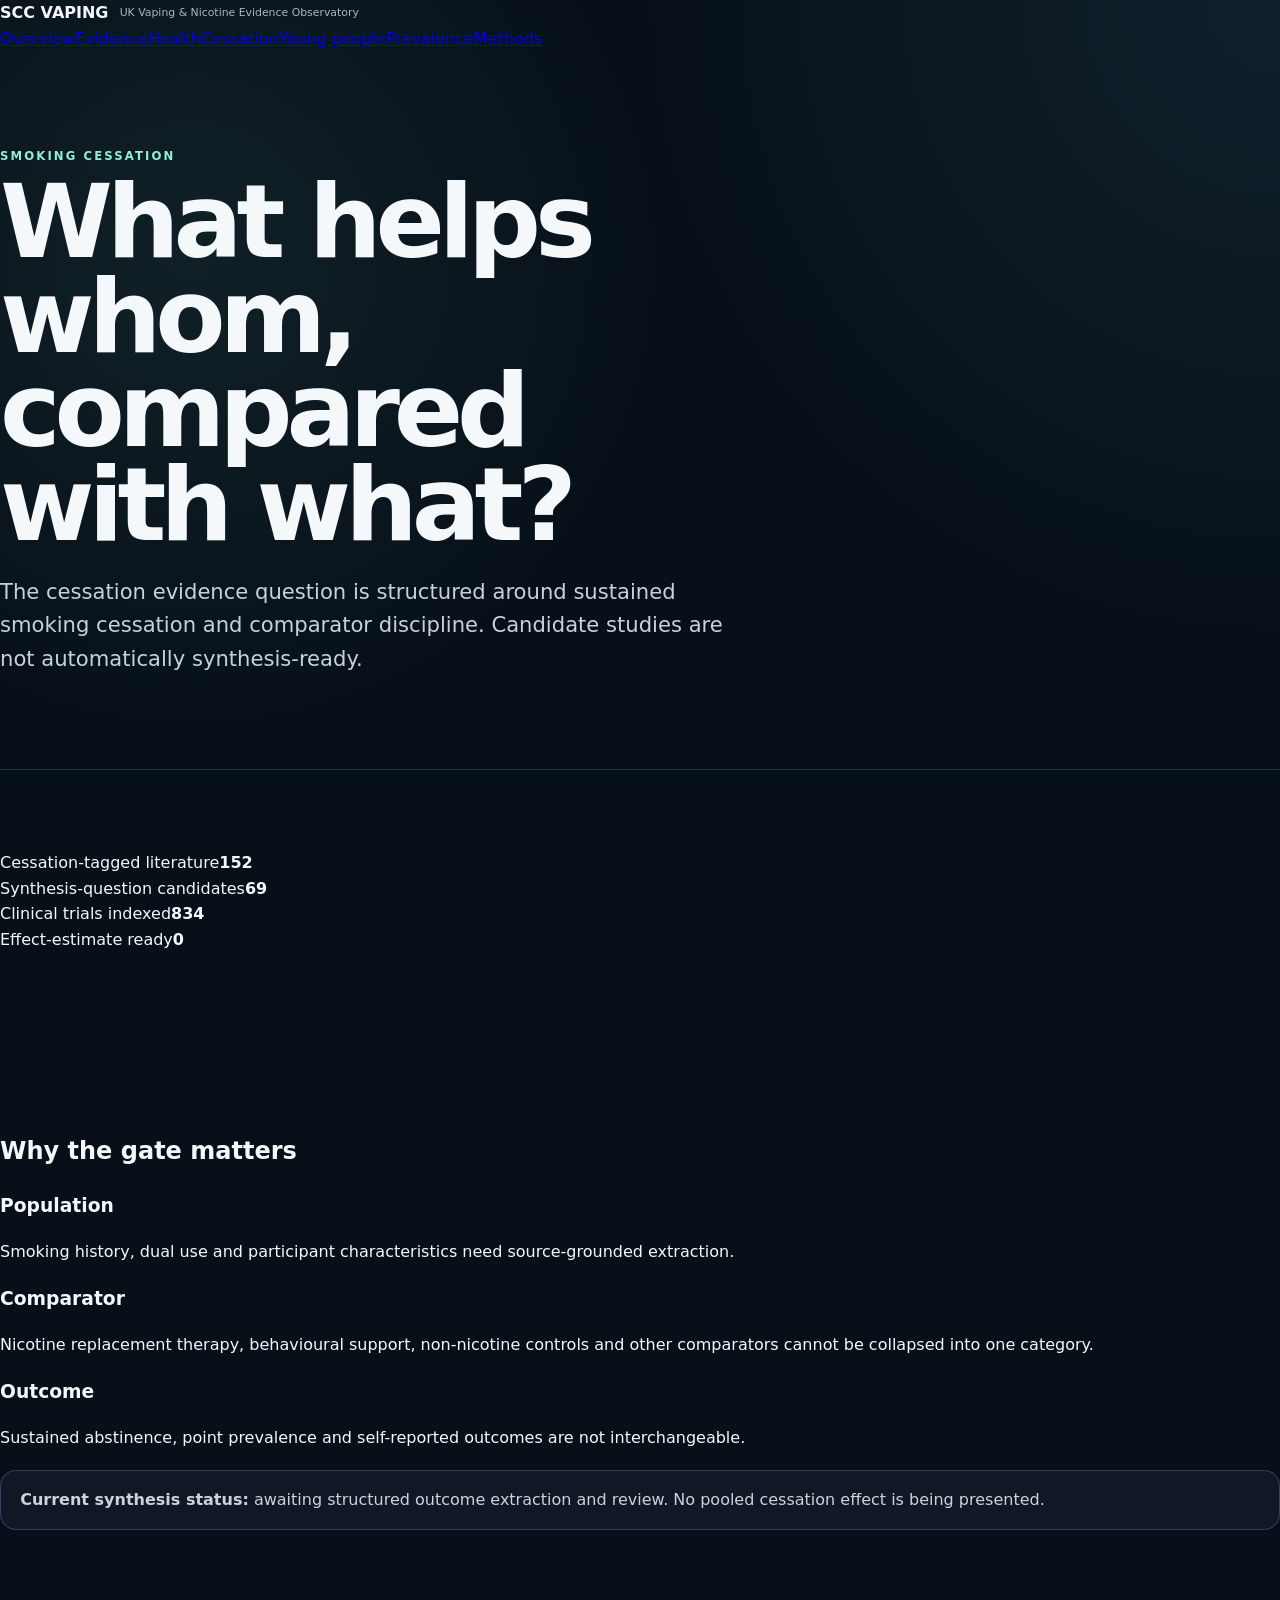
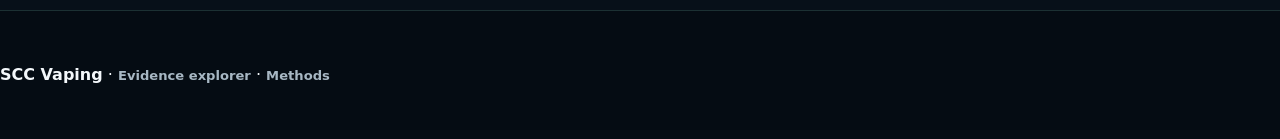
==== cessation.html @ 8e161c4a "feat: restore cessation evidence domain" ====
<!doctype html><html lang="en-GB"><head><meta charset="utf-8"><meta name="viewport" content="width=device-width,initial-scale=1"><title>Smoking cessation evidence — SCC Vaping</title><meta name="description" content="SCC Vaping evidence inventory for nicotine e-cigarettes and sustained smoking cessation."><link rel="stylesheet" href="assets/site.css"></head><body><header><a class="brand" href="index.html"><b>SCC <span>VAPING</span></b><small>UK Vaping &amp; Nicotine Evidence Observatory</small></a><nav><a href="index.html">Overview</a><a href="evidence.html">Evidence</a><a href="health.html">Health</a><a class="active" href="cessation.html">Cessation</a><a href="young-people.html">Young people</a><a href="prevalence.html">Prevalence</a><a href="methodology.html">Methods</a></nav></header><main><section class="hero compact"><p class="eyebrow">Smoking cessation</p><h1>What helps whom, compared with what?</h1><p class="lede">The cessation evidence question is structured around sustained smoking cessation and comparator discipline. Candidate studies are not automatically synthesis-ready.</p></section><section class="section"><div class="stats"><article><span>Cessation-tagged literature</span><strong>152</strong></article><article><span>Synthesis-question candidates</span><strong>69</strong></article><article><span>Clinical trials indexed</span><strong>834</strong></article><article><span>Effect-estimate ready</span><strong>0</strong></article></div></section><section class="section"><h2>Why the gate matters</h2><div class="cards"><article><h3>Population</h3><p>Smoking history, dual use and participant characteristics need source-grounded extraction.</p></article><article><h3>Comparator</h3><p>Nicotine replacement therapy, behavioural support, non-nicotine controls and other comparators cannot be collapsed into one category.</p></article><article><h3>Outcome</h3><p>Sustained abstinence, point prevalence and self-reported outcomes are not interchangeable.</p></article></div><div class="notice"><strong>Current synthesis status:</strong> awaiting structured outcome extraction and review. No pooled cessation effect is being presented.</div></section></main><footer><p><strong>SCC Vaping</strong> · <a href="evidence.html">Evidence explorer</a> · <a href="methodology.html">Methods</a></p></footer></body></html>
---- assets/site.css ----
:root{--bg:#071019;--panel:#0b1722;--panel2:#0e1d2a;--line:rgba(150,238,217,.16);--text:#f4f8fb;--muted:#a7b7c3;--mint:#8ff0d5;--cyan:#7fdcff;--violet:#b5a5ff;--amber:#ffc97a;--max:1180px}*{box-sizing:border-box}html{scroll-behavior:smooth}body{margin:0;background:radial-gradient(circle at top right,rgba(127,220,255,.08),transparent 30%),radial-gradient(circle at 15% 15%,rgba(143,240,213,.07),transparent 26%),var(--bg);color:var(--text);font-family:Inter,ui-sans-serif,system-ui,-apple-system,BlinkMacSystemFont,"Segoe UI",sans-serif;line-height:1.6}.wrap{width:min(var(--max),calc(100% - 2rem));margin:auto}.skip{position:absolute;left:-999px}.skip:focus{left:1rem;top:1rem;z-index:99;background:#fff;color:#000;padding:.7rem 1rem}.topbar{position:sticky;top:0;z-index:50;background:rgba(7,16,25,.84);backdrop-filter:blur(18px);border-bottom:1px solid var(--line)}.nav{min-height:74px;display:flex;align-items:center;justify-content:space-between;gap:1.2rem}.brand{display:flex;align-items:center;gap:.7rem;color:var(--text);text-decoration:none}.brand-mark{display:grid;place-items:center;width:42px;height:42px;border:1px solid rgba(143,240,213,.42);border-radius:12px;background:linear-gradient(135deg,rgba(143,240,213,.12),rgba(127,220,255,.06));font-weight:900;letter-spacing:.08em}.brand strong{display:block;letter-spacing:.18em;font-size:.92rem}.brand small{display:block;color:var(--muted);font-size:.68rem}.nav nav{display:flex;gap:1rem;flex-wrap:wrap}.nav nav a,footer a{color:var(--muted);text-decoration:none;font-size:.82rem;font-weight:700}.nav nav a:hover,footer a:hover{color:var(--mint)}.hero{padding:6rem 0 4.5rem;border-bottom:1px solid var(--line)}.hero-grid{display:grid;grid-template-columns:1.2fr .8fr;gap:3rem;align-items:center}.eyebrow{margin:0 0 .6rem;text-transform:uppercase;letter-spacing:.18em;color:var(--mint);font-size:.73rem;font-weight:900}.hero h1{font-size:clamp(3rem,8vw,6.7rem);line-height:.92;letter-spacing:-.06em;margin:.25rem 0 1.4rem;max-width:10ch}.lede{font-size:clamp(1.03rem,2vw,1.32rem);color:#c6d2da;max-width:760px}.micro{font-size:.78rem;color:#8396a4}.actions{display:flex;gap:.8rem;flex-wrap:wrap;margin:1.5rem 0}.button{display:inline-flex;align-items:center;justify-content:center;min-height:48px;padding:.75rem 1rem;border-radius:999px;background:linear-gradient(120deg,var(--mint),var(--cyan));color:#061018;text-decoration:none;font-weight:900}.button.ghost{background:transparent;color:var(--text);border:1px solid var(--line)}.pulse{background:linear-gradient(180deg,rgba(18,36,51,.9),rgba(10,24,35,.9));border:1px solid var(--line);border-radius:24px;padding:1.1rem;box-shadow:0 24px 70px rgba(0,0,0,.25)}.pulse-head{display:flex;justify-content:space-between;color:var(--muted);font-size:.75rem;font-weight:800;text-transform:uppercase;letter-spacing:.12em}.status-dot{color:var(--mint)}.pulse-grid{display:grid;grid-template-columns:1fr 1fr;gap:.7rem;margin-top:1rem}.pulse article{background:rgba(255,255,255,.025);border:1px solid var(--line);border-radius:16px;padding:1rem;min-height:140px}.pulse article.gate{border-color:rgba(255,201,122,.28)}.pulse article span,.pulse article small{display:block;color:var(--muted);font-size:.74rem}.pulse article strong{display:block;font-size:2rem;line-height:1.1;margin:.35rem 0}.refresh{font-size:.75rem;color:var(--muted);margin:.9rem .2rem .1rem}.section{padding:5rem 0}.section.alt{background:linear-gradient(180deg,rgba(255,255,255,.018),rgba(255,255,255,.008));border-top:1px solid var(--line);border-bottom:1px solid var(--line)}.section-head{display:grid;grid-template-columns:1fr .8fr;gap:2rem;align-items:end;margin-bottom:2rem}.section-head h2{font-size:clamp(2rem,4vw,3.4rem);line-height:1;letter-spacing:-.04em;margin:.2rem 0}.section-head>p{color:var(--muted);margin:0}.fact-grid,.domain-grid,.steps{display:grid;gap:1rem}.fact-grid{grid-template-columns:repeat(3,1fr)}.domain-grid{grid-template-columns:repeat(4,1fr)}.steps{grid-template-columns:repeat(4,1fr)}.fact-grid article,.domain-grid article,.steps article{background:linear-gradient(180deg,rgba(255,255,255,.027),rgba(255,255,255,.012));border:1px solid var(--line);border-radius:20px;padding:1.25rem}.fact-grid b{font-size:2.4rem;letter-spacing:-.05em;color:var(--mint)}.fact-grid h3,.steps h3{margin:.35rem 0}.fact-grid p,.domain-grid p,.steps p{color:var(--muted);font-size:.9rem}.domain-grid span{display:block;color:var(--mint);font-size:.72rem;text-transform:uppercase;letter-spacing:.12em;font-weight:900}.domain-grid strong{display:block;font-size:1.25rem;line-height:1.2;margin:.45rem 0}.notice{margin-top:1.2rem;padding:1rem 1.2rem;border:1px solid rgba(181,165,255,.25);background:rgba(181,165,255,.05);border-radius:16px;color:#cbd3dd}.steps b{color:var(--cyan);font-size:.75rem;letter-spacing:.14em}.lower{margin-top:1.5rem}footer{border-top:1px solid var(--line);padding:2.2rem 0;background:#050c13}.footer-grid{display:flex;justify-content:space-between;gap:2rem;align-items:flex-end}.footer-grid p{margin:.2rem 0;color:var(--muted)}@media(max-width:900px){.hero-grid,.section-head{grid-template-columns:1fr}.fact-grid{grid-template-columns:1fr 1fr}.domain-grid,.steps{grid-template-columns:1fr 1fr}.nav nav{display:none}}@media(max-width:600px){.hero{padding:4rem 0 3rem}.pulse-grid,.fact-grid,.domain-grid,.steps{grid-template-columns:1fr}.footer-grid{display:block}.footer-grid>div+div{margin-top:1rem}.section{padding:3.5rem 0}.hero h1{font-size:3.4rem}}
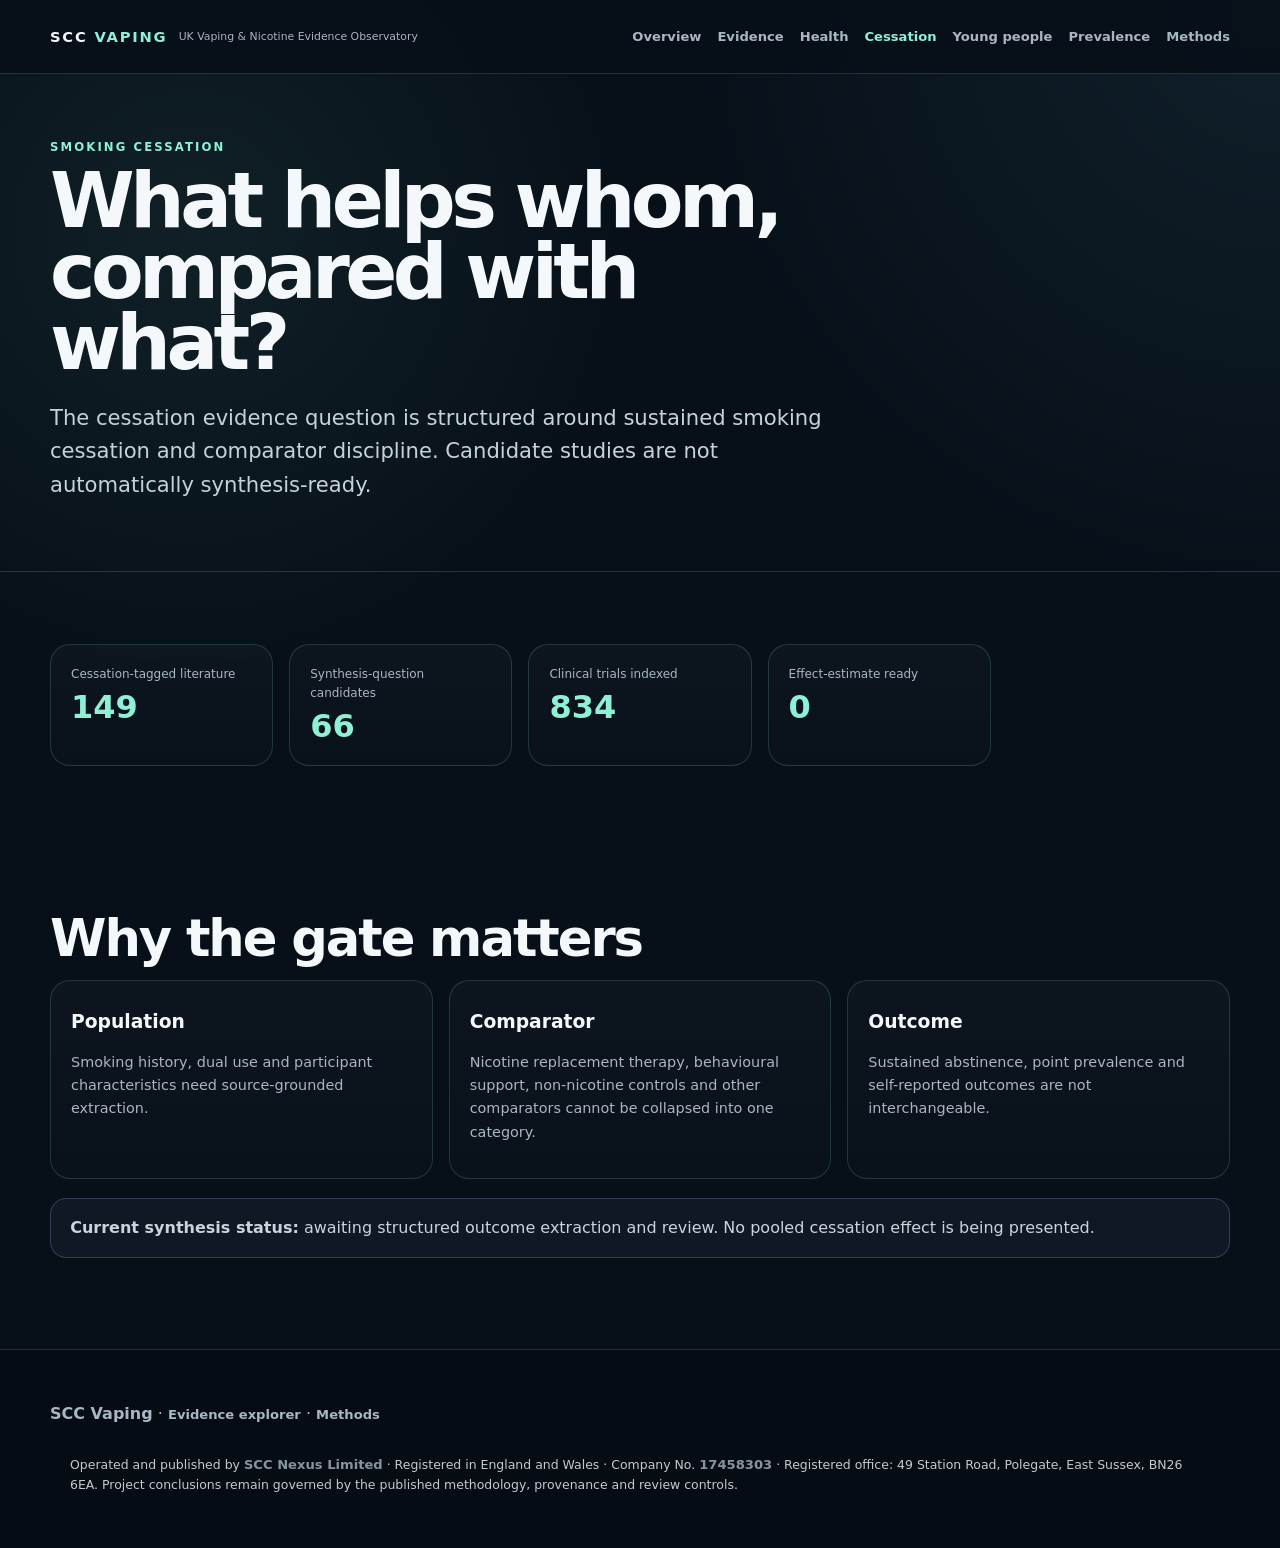
==== commit 4f4fe8a5: "Bind cessation page to validated evidence summary" ====
--- a/cessation.html
+++ b/cessation.html
@@ -1 +1 @@
-<!doctype html><html lang="en-GB"><head><meta charset="utf-8"><meta name="viewport" content="width=device-width,initial-scale=1"><title>Smoking cessation evidence — SCC Vaping</title><meta name="description" content="SCC Vaping evidence inventory for nicotine e-cigarettes and sustained smoking cessation."><link rel="stylesheet" href="assets/site.css"></head><body><header><a class="brand" href="index.html"><b>SCC <span>VAPING</span></b><small>UK Vaping &amp; Nicotine Evidence Observatory</small></a><nav><a href="index.html">Overview</a><a href="evidence.html">Evidence</a><a href="health.html">Health</a><a class="active" href="cessation.html">Cessation</a><a href="young-people.html">Young people</a><a href="prevalence.html">Prevalence</a><a href="methodology.html">Methods</a></nav></header><main><section class="hero compact"><p class="eyebrow">Smoking cessation</p><h1>What helps whom, compared with what?</h1><p class="lede">The cessation evidence question is structured around sustained smoking cessation and comparator discipline. Candidate studies are not automatically synthesis-ready.</p></section><section class="section"><div class="stats"><article><span>Cessation-tagged literature</span><strong>152</strong></article><article><span>Synthesis-question candidates</span><strong>69</strong></article><article><span>Clinical trials indexed</span><strong>834</strong></article><article><span>Effect-estimate ready</span><strong>0</strong></article></div></section><section class="section"><h2>Why the gate matters</h2><div class="cards"><article><h3>Population</h3><p>Smoking history, dual use and participant characteristics need source-grounded extraction.</p></article><article><h3>Comparator</h3><p>Nicotine replacement therapy, behavioural support, non-nicotine controls and other comparators cannot be collapsed into one category.</p></article><article><h3>Outcome</h3><p>Sustained abstinence, point prevalence and self-reported outcomes are not interchangeable.</p></article></div><div class="notice"><strong>Current synthesis status:</strong> awaiting structured outcome extraction and review. No pooled cessation effect is being presented.</div></section></main><footer><p><strong>SCC Vaping</strong> · <a href="evidence.html">Evidence explorer</a> · <a href="methodology.html">Methods</a></p></footer></body></html>+<!doctype html><html lang="en-GB"><head><meta charset="utf-8"><meta name="viewport" content="width=device-width,initial-scale=1"><title>Smoking cessation evidence — SCC Vaping</title><meta name="description" content="SCC Vaping evidence inventory for nicotine e-cigarettes and sustained smoking cessation."><link rel="stylesheet" href="assets/site.css"><script src="assets/site.js" defer></script></head><body><header><a class="brand" href="index.html"><b>SCC <span>VAPING</span></b><small>UK Vaping &amp; Nicotine Evidence Observatory</small></a><nav><a href="index.html">Overview</a><a href="evidence.html">Evidence</a><a href="health.html">Health</a><a class="active" href="cessation.html">Cessation</a><a href="young-people.html">Young people</a><a href="prevalence.html">Prevalence</a><a href="methodology.html">Methods</a></nav></header><main><section class="hero compact"><p class="eyebrow">Smoking cessation</p><h1>What helps whom, compared with what?</h1><p class="lede">The cessation evidence question is structured around sustained smoking cessation and comparator discipline. Candidate studies are not automatically synthesis-ready.</p></section><section class="section"><div class="stats"><article><span>Cessation-tagged literature</span><strong id="cessation-tagged-literature">149</strong></article><article><span>Synthesis-question candidates</span><strong id="cessation-synthesis-candidates">66</strong></article><article><span>Clinical trials indexed</span><strong id="cessation-clinical-trials">834</strong></article><article><span>Effect-estimate ready</span><strong id="cessation-effect-ready">0</strong></article></div></section><section class="section"><h2>Why the gate matters</h2><div class="cards"><article><h3>Population</h3><p>Smoking history, dual use and participant characteristics need source-grounded extraction.</p></article><article><h3>Comparator</h3><p>Nicotine replacement therapy, behavioural support, non-nicotine controls and other comparators cannot be collapsed into one category.</p></article><article><h3>Outcome</h3><p>Sustained abstinence, point prevalence and self-reported outcomes are not interchangeable.</p></article></div><div class="notice"><strong>Current synthesis status:</strong> awaiting structured outcome extraction and review. No pooled cessation effect is being presented.</div></section></main><footer><p><strong>SCC Vaping</strong> · <a href="evidence.html">Evidence explorer</a> · <a href="methodology.html">Methods</a></p></footer></body></html>
--- a/assets/site.css
+++ b/assets/site.css
@@ -1 +1 @@
-:root{--bg:#071019;--panel:#0b1722;--panel2:#0e1d2a;--line:rgba(150,238,217,.16);--text:#f4f8fb;--muted:#a7b7c3;--mint:#8ff0d5;--cyan:#7fdcff;--violet:#b5a5ff;--amber:#ffc97a;--max:1180px}*{box-sizing:border-box}html{scroll-behavior:smooth}body{margin:0;background:radial-gradient(circle at top right,rgba(127,220,255,.08),transparent 30%),radial-gradient(circle at 15% 15%,rgba(143,240,213,.07),transparent 26%),var(--bg);color:var(--text);font-family:Inter,ui-sans-serif,system-ui,-apple-system,BlinkMacSystemFont,"Segoe UI",sans-serif;line-height:1.6}.wrap{width:min(var(--max),calc(100% - 2rem));margin:auto}.skip{position:absolute;left:-999px}.skip:focus{left:1rem;top:1rem;z-index:99;background:#fff;color:#000;padding:.7rem 1rem}.topbar{position:sticky;top:0;z-index:50;background:rgba(7,16,25,.84);backdrop-filter:blur(18px);border-bottom:1px solid var(--line)}.nav{min-height:74px;display:flex;align-items:center;justify-content:space-between;gap:1.2rem}.brand{display:flex;align-items:center;gap:.7rem;color:var(--text);text-decoration:none}.brand-mark{display:grid;place-items:center;width:42px;height:42px;border:1px solid rgba(143,240,213,.42);border-radius:12px;background:linear-gradient(135deg,rgba(143,240,213,.12),rgba(127,220,255,.06));font-weight:900;letter-spacing:.08em}.brand strong{display:block;letter-spacing:.18em;font-size:.92rem}.brand small{display:block;color:var(--muted);font-size:.68rem}.nav nav{display:flex;gap:1rem;flex-wrap:wrap}.nav nav a,footer a{color:var(--muted);text-decoration:none;font-size:.82rem;font-weight:700}.nav nav a:hover,footer a:hover{color:var(--mint)}.hero{padding:6rem 0 4.5rem;border-bottom:1px solid var(--line)}.hero-grid{display:grid;grid-template-columns:1.2fr .8fr;gap:3rem;align-items:center}.eyebrow{margin:0 0 .6rem;text-transform:uppercase;letter-spacing:.18em;color:var(--mint);font-size:.73rem;font-weight:900}.hero h1{font-size:clamp(3rem,8vw,6.7rem);line-height:.92;letter-spacing:-.06em;margin:.25rem 0 1.4rem;max-width:10ch}.lede{font-size:clamp(1.03rem,2vw,1.32rem);color:#c6d2da;max-width:760px}.micro{font-size:.78rem;color:#8396a4}.actions{display:flex;gap:.8rem;flex-wrap:wrap;margin:1.5rem 0}.button{display:inline-flex;align-items:center;justify-content:center;min-height:48px;padding:.75rem 1rem;border-radius:999px;background:linear-gradient(120deg,var(--mint),var(--cyan));color:#061018;text-decoration:none;font-weight:900}.button.ghost{background:transparent;color:var(--text);border:1px solid var(--line)}.pulse{background:linear-gradient(180deg,rgba(18,36,51,.9),rgba(10,24,35,.9));border:1px solid var(--line);border-radius:24px;padding:1.1rem;box-shadow:0 24px 70px rgba(0,0,0,.25)}.pulse-head{display:flex;justify-content:space-between;color:var(--muted);font-size:.75rem;font-weight:800;text-transform:uppercase;letter-spacing:.12em}.status-dot{color:var(--mint)}.pulse-grid{display:grid;grid-template-columns:1fr 1fr;gap:.7rem;margin-top:1rem}.pulse article{background:rgba(255,255,255,.025);border:1px solid var(--line);border-radius:16px;padding:1rem;min-height:140px}.pulse article.gate{border-color:rgba(255,201,122,.28)}.pulse article span,.pulse article small{display:block;color:var(--muted);font-size:.74rem}.pulse article strong{display:block;font-size:2rem;line-height:1.1;margin:.35rem 0}.refresh{font-size:.75rem;color:var(--muted);margin:.9rem .2rem .1rem}.section{padding:5rem 0}.section.alt{background:linear-gradient(180deg,rgba(255,255,255,.018),rgba(255,255,255,.008));border-top:1px solid var(--line);border-bottom:1px solid var(--line)}.section-head{display:grid;grid-template-columns:1fr .8fr;gap:2rem;align-items:end;margin-bottom:2rem}.section-head h2{font-size:clamp(2rem,4vw,3.4rem);line-height:1;letter-spacing:-.04em;margin:.2rem 0}.section-head>p{color:var(--muted);margin:0}.fact-grid,.domain-grid,.steps{display:grid;gap:1rem}.fact-grid{grid-template-columns:repeat(3,1fr)}.domain-grid{grid-template-columns:repeat(4,1fr)}.steps{grid-template-columns:repeat(4,1fr)}.fact-grid article,.domain-grid article,.steps article{background:linear-gradient(180deg,rgba(255,255,255,.027),rgba(255,255,255,.012));border:1px solid var(--line);border-radius:20px;padding:1.25rem}.fact-grid b{font-size:2.4rem;letter-spacing:-.05em;color:var(--mint)}.fact-grid h3,.steps h3{margin:.35rem 0}.fact-grid p,.domain-grid p,.steps p{color:var(--muted);font-size:.9rem}.domain-grid span{display:block;color:var(--mint);font-size:.72rem;text-transform:uppercase;letter-spacing:.12em;font-weight:900}.domain-grid strong{display:block;font-size:1.25rem;line-height:1.2;margin:.45rem 0}.notice{margin-top:1.2rem;padding:1rem 1.2rem;border:1px solid rgba(181,165,255,.25);background:rgba(181,165,255,.05);border-radius:16px;color:#cbd3dd}.steps b{color:var(--cyan);font-size:.75rem;letter-spacing:.14em}.lower{margin-top:1.5rem}footer{border-top:1px solid var(--line);padding:2.2rem 0;background:#050c13}.footer-grid{display:flex;justify-content:space-between;gap:2rem;align-items:flex-end}.footer-grid p{margin:.2rem 0;color:var(--muted)}@media(max-width:900px){.hero-grid,.section-head{grid-template-columns:1fr}.fact-grid{grid-template-columns:1fr 1fr}.domain-grid,.steps{grid-template-columns:1fr 1fr}.nav nav{display:none}}@media(max-width:600px){.hero{padding:4rem 0 3rem}.pulse-grid,.fact-grid,.domain-grid,.steps{grid-template-columns:1fr}.footer-grid{display:block}.footer-grid>div+div{margin-top:1rem}.section{padding:3.5rem 0}.hero h1{font-size:3.4rem}}+:root{--bg:#071019;--panel:#0b1722;--panel2:#0e1d2a;--line:rgba(150,238,217,.16);--text:#f4f8fb;--muted:#a7b7c3;--mint:#8ff0d5;--cyan:#7fdcff;--violet:#b5a5ff;--amber:#ffc97a;--max:1180px}*{box-sizing:border-box}html{scroll-behavior:smooth}body{margin:0;background:radial-gradient(circle at top right,rgba(127,220,255,.08),transparent 30%),radial-gradient(circle at 15% 15%,rgba(143,240,213,.07),transparent 26%),var(--bg);color:var(--text);font-family:Inter,ui-sans-serif,system-ui,-apple-system,BlinkMacSystemFont,"Segoe UI",sans-serif;line-height:1.6}a{color:var(--mint)}.wrap,main{width:min(var(--max),calc(100% - 2rem));margin:auto}.skip{position:absolute;left:-999px}.skip:focus{left:1rem;top:1rem;z-index:99;background:#fff;color:#000;padding:.7rem 1rem}.topbar,body>header{position:sticky;top:0;z-index:50;background:rgba(7,16,25,.9);backdrop-filter:blur(18px);border-bottom:1px solid var(--line)}body>header{min-height:74px;padding:.8rem max(1rem,calc((100vw - var(--max))/2));display:flex;align-items:center;justify-content:space-between;gap:1.2rem}.nav{min-height:74px;display:flex;align-items:center;justify-content:space-between;gap:1.2rem}.brand{display:flex;align-items:center;gap:.7rem;color:var(--text);text-decoration:none}.brand-mark{display:grid;place-items:center;width:42px;height:42px;border:1px solid rgba(143,240,213,.42);border-radius:12px;background:linear-gradient(135deg,rgba(143,240,213,.12),rgba(127,220,255,.06));font-weight:900;letter-spacing:.08em}.brand strong,.brand b{display:block;letter-spacing:.12em;font-size:.92rem}.brand b span{color:var(--mint)}.brand small{display:block;color:var(--muted);font-size:.68rem}.nav nav,body>header nav{display:flex;gap:1rem;flex-wrap:wrap}.nav nav a,body>header nav a,footer a{color:var(--muted);text-decoration:none;font-size:.82rem;font-weight:700}.nav nav a:hover,body>header nav a:hover,body>header nav a.active,footer a:hover{color:var(--mint)}.hero{padding:6rem 0 4.5rem;border-bottom:1px solid var(--line)}main>.hero{margin-left:calc(50% - 50vw);margin-right:calc(50% - 50vw);padding-left:max(1rem,calc((100vw - var(--max))/2));padding-right:max(1rem,calc((100vw - var(--max))/2))}.hero.compact{padding-top:4rem;padding-bottom:3rem}.hero-grid{display:grid;grid-template-columns:1.2fr .8fr;gap:3rem;align-items:center}.eyebrow{margin:0 0 .6rem;text-transform:uppercase;letter-spacing:.18em;color:var(--mint);font-size:.73rem;font-weight:900}.hero h1{font-size:clamp(3rem,8vw,6.7rem);line-height:.92;letter-spacing:-.06em;margin:.25rem 0 1.4rem;max-width:10ch}.compact h1{font-size:clamp(2.6rem,6vw,5rem);max-width:15ch}.lede,.intro{font-size:clamp(1.03rem,2vw,1.32rem);color:#c6d2da;max-width:800px}.intro{font-size:1rem}.micro{font-size:.78rem;color:#8396a4}.actions{display:flex;gap:.8rem;flex-wrap:wrap;margin:1.5rem 0}.button{display:inline-flex;align-items:center;justify-content:center;min-height:48px;padding:.75rem 1rem;border-radius:999px;background:linear-gradient(120deg,var(--mint),var(--cyan));color:#061018;text-decoration:none;font-weight:900}.button.ghost{background:transparent;color:var(--text);border:1px solid var(--line)}.pulse{background:linear-gradient(180deg,rgba(18,36,51,.9),rgba(10,24,35,.9));border:1px solid var(--line);border-radius:24px;padding:1.1rem;box-shadow:0 24px 70px rgba(0,0,0,.25)}.pulse-head{display:flex;justify-content:space-between;color:var(--muted);font-size:.75rem;font-weight:800;text-transform:uppercase;letter-spacing:.12em}.status-dot{color:var(--mint)}.pulse-grid{display:grid;grid-template-columns:1fr 1fr;gap:.7rem;margin-top:1rem}.pulse article{background:rgba(255,255,255,.025);border:1px solid var(--line);border-radius:16px;padding:1rem;min-height:140px}.pulse article.gate{border-color:rgba(255,201,122,.28)}.pulse article span,.pulse article small{display:block;color:var(--muted);font-size:.74rem}.pulse article strong{display:block;font-size:2rem;line-height:1.1;margin:.35rem 0}.refresh{font-size:.75rem;color:var(--muted);margin:.9rem .2rem .1rem}.section{padding:4.5rem 0}.section.alt{background:linear-gradient(180deg,rgba(255,255,255,.018),rgba(255,255,255,.008));border-top:1px solid var(--line);border-bottom:1px solid var(--line)}.section h2,.section-head h2{font-size:clamp(2rem,4vw,3.4rem);line-height:1;letter-spacing:-.04em;margin:.2rem 0 1rem}.section-head{display:grid;grid-template-columns:1fr .8fr;gap:2rem;align-items:end;margin-bottom:2rem}.section-head>p{color:var(--muted);margin:0}.fact-grid,.domain-grid,.steps,.cards,.stats{display:grid;gap:1rem}.fact-grid{grid-template-columns:repeat(3,1fr)}.domain-grid,.steps{grid-template-columns:repeat(4,1fr)}.cards{grid-template-columns:repeat(3,1fr)}.stats{grid-template-columns:repeat(5,1fr)}.stats article,.cards article,.fact-grid article,.domain-grid article,.steps article{background:linear-gradient(180deg,rgba(255,255,255,.027),rgba(255,255,255,.012));border:1px solid var(--line);border-radius:20px;padding:1.25rem}.stats span{display:block;color:var(--muted);font-size:.75rem}.stats strong{display:block;color:var(--mint);font-size:2rem;line-height:1.15;margin-top:.3rem}.cards p,.fact-grid p,.domain-grid p,.steps p{color:var(--muted);font-size:.9rem}.fact-grid b{font-size:2.4rem;letter-spacing:-.05em;color:var(--mint)}.fact-grid h3,.steps h3,.cards h3{margin:.35rem 0}.domain-grid span{display:block;color:var(--mint);font-size:.72rem;text-transform:uppercase;letter-spacing:.12em;font-weight:900}.domain-grid strong{display:block;font-size:1.25rem;line-height:1.2;margin:.45rem 0}.notice{margin:1.2rem 0;padding:1rem 1.2rem;border:1px solid rgba(181,165,255,.25);background:rgba(181,165,255,.05);border-radius:16px;color:#cbd3dd}.steps b{color:var(--cyan);font-size:.75rem;letter-spacing:.14em}.bars{max-width:850px}.bar-row{display:grid;grid-template-columns:180px 1fr 60px;gap:.8rem;align-items:center;margin:.7rem 0}.bar-row>span{font-size:.82rem;color:var(--muted)}.bar-row i{height:10px;background:rgba(255,255,255,.06);border-radius:999px;overflow:hidden}.bar-row i b{display:block;height:100%;background:linear-gradient(90deg,var(--mint),var(--cyan));border-radius:999px}.bar-row>strong{text-align:right}.table-wrap{overflow-x:auto}table{width:100%;border-collapse:collapse;background:rgba(255,255,255,.015);border:1px solid var(--line)}th,td{text-align:left;padding:.8rem;border-bottom:1px solid var(--line)}th{color:var(--mint);font-size:.76rem;text-transform:uppercase;letter-spacing:.08em}td{color:#cbd3dd}.lower{margin-top:1.5rem}footer{border-top:1px solid var(--line);padding:2.2rem max(1rem,calc((100vw - var(--max))/2));background:#050c13}footer p{color:var(--muted)}.footer-grid{display:flex;justify-content:space-between;gap:2rem;align-items:flex-end}.footer-grid p{margin:.2rem 0;color:var(--muted)}@media(max-width:900px){.hero-grid,.section-head{grid-template-columns:1fr}.fact-grid,.cards{grid-template-columns:1fr 1fr}.domain-grid,.steps{grid-template-columns:1fr 1fr}.stats{grid-template-columns:repeat(2,1fr)}.nav nav{display:none}body>header{align-items:flex-start;flex-direction:column}body>header nav{gap:.65rem}}@media(max-width:600px){.hero{padding:4rem 0 3rem}.pulse-grid,.fact-grid,.domain-grid,.steps,.cards,.stats{grid-template-columns:1fr}.footer-grid{display:block}.footer-grid>div+div{margin-top:1rem}.section{padding:3.5rem 0}.hero h1{font-size:3.4rem}.bar-row{grid-template-columns:120px 1fr 45px;font-size:.75rem}}
